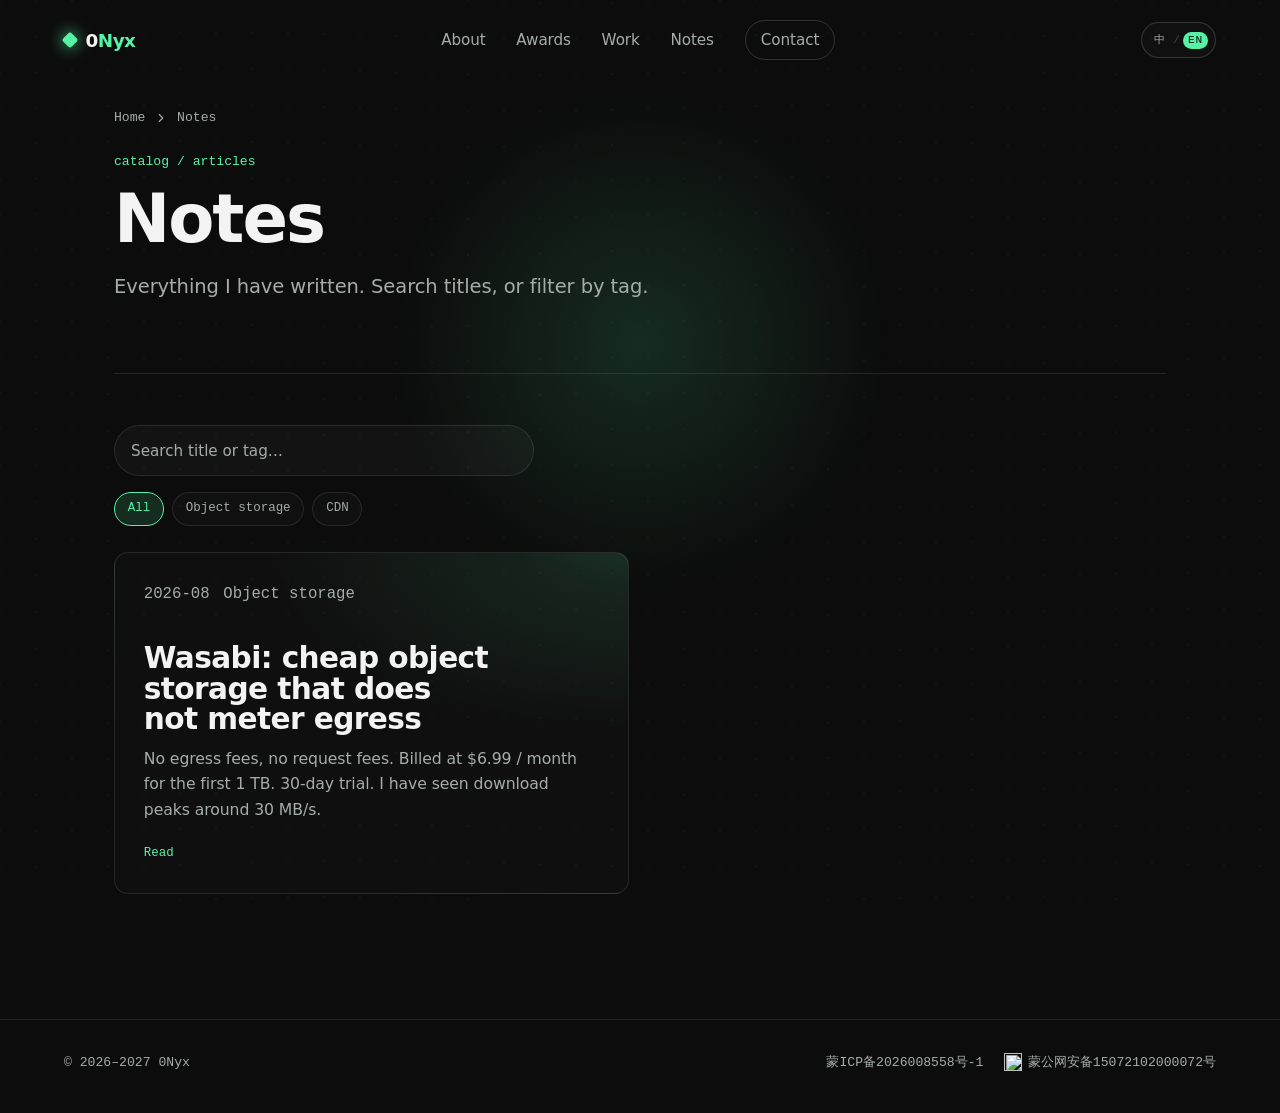
==== articles/index.html @ 9dc58398 "fix: add cache-busting version query to styles.css and script.js" ====
<!doctype html>
<html lang="zh-CN" data-i18n-title="meta.articlesTitle">
  <head>
    <meta charset="UTF-8" />
    <meta name="viewport" content="width=device-width, initial-scale=1.0" />
    <meta name="color-scheme" content="dark" />
    <meta name="theme-color" content="#0a0a0a" />
    <link rel="icon" href="/assets/favicon.png?v=2" />
    <title>文章 - 0Nyx</title>
    <meta name="description" data-i18n-content="meta.articlesDesc" content="0Nyx 的文章列表。可以按标题、标签搜索和筛选。" />
    <link rel="canonical" href="https://www.0nyx.cn/articles/" />
    <meta property="og:type" content="website" />
    <meta property="og:site_name" content="0Nyx" />
    <meta property="og:title" content="文章 - 0Nyx" />
    <meta property="og:description" content="0Nyx 的文章列表。可以按标题、标签搜索和筛选。" />
    <meta property="og:url" content="https://www.0nyx.cn/articles/" />
    <meta property="og:image" content="/assets/og.png" />
    <link rel="stylesheet" href="/styles.css?v=20261110a" />
    <link rel="stylesheet" href="/beian.css?v=20260826a" />
    <script>      document.documentElement.classList.add("js");
      (function () {
        try {
          var q = new URLSearchParams(location.search).get("lang");
          var stored = localStorage.getItem("0nyx-lang");
          var lang = q === "en" || q === "zh" ? q : stored === "en" || stored === "zh" ? stored : /^zh/i.test((navigator.languages && navigator.languages[0]) || navigator.language || "zh") ? "zh" : "en";
          if (q === "en" || q === "zh") localStorage.setItem("0nyx-lang", q);
          document.documentElement.lang = lang === "en" ? "en" : "zh-CN";
          document.documentElement.setAttribute("data-lang", lang);
          setTimeout(function () { document.documentElement.classList.add("i18n-ready"); }, 2500);
        } catch (e) {}
      })();</script>
  </head>
  <body class="page-project">
    <a class="skip-link" href="#catalog" data-i18n="skip.list">跳到列表</a>
    <div class="page-field" aria-hidden="true">
      <canvas class="page-field__canvas" id="field"></canvas>
      <div class="page-field__glow" id="glow"></div>
    </div>
    <header class="site-header" id="top">
      <a class="brand" href="/" data-i18n-aria="brand.home" aria-label="0Nyx 首页">
        <span class="brand__mark" aria-hidden="true"></span>
        <span class="brand__text">0<span class="brand__accent">Nyx</span></span>
      </a>
      <nav class="site-nav" data-i18n-aria="nav.main" aria-label="主导航">
        <a href="/#about" data-i18n="nav.about">关于</a>
        <a href="/#awards" data-i18n="nav.awards">奖项</a>
        <a href="/#work" data-i18n="nav.work">作品</a>
        <a href="/#articles" data-i18n="nav.articles">文章</a>
        <a class="site-nav__cta" href="/#contact" data-i18n="nav.contact">联系</a>
      </nav>
            <div class="header-tools">
        <button class="lang-toggle" id="langToggle" type="button" data-i18n-aria="lang.toggle" aria-label="切换为英文">
          <span class="lang-toggle__zh">中</span>
          <span class="lang-toggle__sep" aria-hidden="true">/</span>
          <span class="lang-toggle__en">EN</span>
        </button>
        <button class="nav-toggle" id="navToggle" type="button" aria-expanded="false" aria-controls="mobileNav" data-i18n-aria="nav.open" aria-label="打开导航">
        <span aria-hidden="true"></span>
        <span aria-hidden="true"></span>
      </button>
      </div>
      <nav class="mobile-nav" id="mobileNav" data-i18n-aria="nav.mobile" aria-label="移动端导航" hidden>
        <a href="/#about"><span class="mono">01</span><span data-i18n="nav.about">关于</span></a>
        <a href="/#awards"><span class="mono">02</span><span data-i18n="nav.awards">奖项</span></a>
        <a href="/#work"><span class="mono">03</span><span data-i18n="nav.work">作品</span></a>
        <a href="/#articles"><span class="mono">04</span><span data-i18n="nav.articles">文章</span></a>
        <a href="/#contact"><span class="mono">05</span><span data-i18n="nav.contact">联系</span></a>
      </nav>
    </header>
    <button class="nav-scrim" id="navScrim" type="button" data-i18n-aria="nav.scrim" aria-label="关闭导航" hidden></button>

    <main>
      <section class="section project-page" id="catalog">
        <p class="project-crumb mono">
          <a href="/" data-i18n="catalog.home">首页</a>
          <svg viewBox="0 0 24 24" aria-hidden="true"><path d="M9 6l6 6-6 6" /></svg>
          <span data-i18n="articles.pageTitle">文章</span>
        </p>
        <header class="project-hero">
          <div>
            <p class="project-kicker mono">catalog / articles</p>
            <h1 data-i18n="articles.pageTitle">文章</h1>
            <p class="project-hero__lede" data-i18n="articles.lede">写过的都在这儿。可以搜标题，也可以按标签筛。</p>
          </div>
        </header>

        <div class="catalog-toolbar">
          <label class="visually-hidden" for="catalogSearch" data-i18n="articles.search">搜索文章</label>
          <input class="catalog-search" id="catalogSearch" type="search" data-i18n-placeholder="articles.searchPh" placeholder="搜标题、标签…" autocomplete="off" />
          <div class="catalog-tags" id="catalogTags">
            <button type="button" class="is-on" data-tag="all" data-i18n="catalog.all">全部</button>
            <button type="button" data-tag="storage" data-i18n="articles.storage">对象存储</button>
            <button type="button" data-tag="cdn">CDN</button>
          </div>
        </div>
        <p class="catalog-count mono" id="catalogCount"></p>

        <ul class="articles__grid catalog-list" id="catalogList">
          <li class="article-card" data-catalog-item data-tags="storage cdn" data-search="wasabi edgeone 对象存储 流量 s3 1tb object storage egress">
            <a href="/articles/wasabi/">
              <article>
                <p class="article-card__meta mono">
                  <time datetime="2026-08">2026-08</time>
                  <span class="article-card__status" data-i18n="articles.wasabi.status">对象存储</span>
                </p>
                <h3 data-i18n="articles.wasabi.title">性价比超高的对象储存-Wasabi</h3>
                <p data-i18n="articles.wasabi.desc">流量不收费，请求也不收费，一个月最低按 1 TB 算，6.99 美元一个月。新人免费试用 30 天。实测下载速度最高能到 30 MB/s 左右。</p>
                <span class="article-card__cta mono" data-i18n="articles.read">阅读文章</span>
              </article>
            </a>
          </li>
        </ul>
        <p class="catalog-empty" id="catalogEmpty" hidden data-i18n="articles.empty">没有匹配的文章。</p>
      </section>
    </main>

    <footer class="site-footer">
      <span class="mono">© <span id="year">2026</span> 0Nyx</span>
      <nav class="site-footer__links mono" data-i18n-aria="footer.links" aria-label="站点链接">
        <a href="https://beian.miit.gov.cn/" target="_blank" rel="noopener">蒙ICP备2026008558号-1</a>
        <a class="beian-gongan" href="https://beian.mps.gov.cn/#/query/webSearch?code=15072102000072" target="_blank" rel="noopener"><img src="/assets/gongan.png" width="18" height="18" alt="" />蒙公网安备15072102000072号</a>
      </nav>
    </footer>
    <div class="toast" id="toast" role="status" aria-live="polite"></div>
    <script src="/script.js?v=20261110a"></script>
    <script src="/catalog.js"></script>
  </body>
</html>
---- styles.css ----
/* ============================================================
   0Nyx — personal homepage
   Theme: near-black surface, single luminous jade signal.
   ============================================================ */

/* ---------- Self-hosted fonts (latin subsets, variable) ---------- */

@font-face {
  font-family: "Bricolage Grotesque";
  font-style: normal;
  font-weight: 700;
  font-display: swap;
  src: url("/assets/fonts/bricolage-grotesque-latin.woff2") format("woff2");
}
@font-face {
  font-family: "Hanken Grotesk";
  font-style: normal;
  font-weight: 400;
  font-display: swap;
  src: url("/assets/fonts/hanken-grotesk-latin.woff2") format("woff2");
}
@font-face {
  font-family: "JetBrains Mono";
  font-style: normal;
  font-weight: 400;
  font-display: swap;
  src: url("/assets/fonts/jetbrains-mono-latin.woff2") format("woff2");
}
@font-face {
  font-family: "Noto Sans SC Subset";
  font-style: normal;
  font-weight: 400;
  font-display: swap;
  src: url("/assets/fonts/noto-sans-sc-page.woff2") format("woff2");
}

:root {
  /* Color — OKLCH, Committed dark strategy */
  --bg: oklch(0.155 0 0);
  --bg-2: oklch(0.125 0 0);
  --surface: oklch(0.205 0.004 160);
  --surface-2: oklch(0.245 0.006 160);
  --line: oklch(1 0 0 / 0.1);
  --line-strong: oklch(1 0 0 / 0.16);
  --ink: oklch(0.965 0 0);
  --muted: oklch(0.74 0.012 160);
  --signal: oklch(0.86 0.17 158);
  --signal-deep: oklch(0.72 0.15 160);
  --signal-soft: oklch(0.86 0.17 158 / 0.14);
  --on-signal: oklch(0.16 0.02 160);

  /* Type */
  --font-cjk: "Noto Sans SC Subset", "PingFang SC", "HarmonyOS Sans SC",
    "MiSans", "HONOR Sans CN", "Source Han Sans SC", "Microsoft YaHei";
  --font-display: "Bricolage Grotesque", var(--font-cjk), system-ui, sans-serif;
  --font-body: "Hanken Grotesk", var(--font-cjk), system-ui, -apple-system, "Segoe UI", sans-serif;
  --font-mono: "JetBrains Mono", ui-monospace, "SFMono-Regular", Menlo, var(--font-cjk), monospace;

  /* Space + shape */
  --gutter: clamp(1.25rem, 5vw, 6rem);
  --maxw: 1180px;
  --radius: 14px;
  --radius-sm: 10px;

  /* Motion */
  --ease: cubic-bezier(0.22, 1, 0.36, 1);
  --ease-out: cubic-bezier(0.16, 1, 0.3, 1);

  /* z-index scale */
  --z-canvas: 0;
  --z-base: 1;
  --z-header: 50;
  --z-toast: 80;
}

* { box-sizing: border-box; }

html {
  scroll-behavior: smooth;
  -webkit-text-size-adjust: 100%;
}

@media (prefers-reduced-motion: reduce) {
  html { scroll-behavior: auto; }
}

body {
  margin: 0;
  background: var(--bg);
  color: var(--ink);
  font-family: var(--font-body);
  font-size: clamp(1rem, 0.96rem + 0.2vw, 1.08rem);
  line-height: 1.6;
  letter-spacing: -0.005em;
  -webkit-font-smoothing: antialiased;
  text-rendering: optimizeLegibility;
  overflow-x: hidden;
  isolation: isolate;
}

/* Full-page pointer field: fixed viewport canvas, lattice in page space
   so dots scroll with the document; glow stays under the cursor. */
.page-field {
  position: fixed;
  inset: 0;
  z-index: var(--z-canvas);
  pointer-events: none;
  overflow: hidden;
}
.page-field__canvas {
  position: absolute;
  inset: 0;
  width: 100%;
  height: 100%;
  opacity: 0.9;
  display: block;
  max-width: none;
}
.page-field__glow {
  position: absolute;
  inset: 0;
  pointer-events: none;
  background: radial-gradient(
    420px circle at var(--mx, 50%) var(--my, 38%),
    var(--signal-soft),
    transparent 60%
  );
  transition: opacity 0.35s var(--ease);
}

/* Content above the field */
.site-header,
main,
.site-footer {
  position: relative;
  z-index: var(--z-base);
}

img, svg, canvas { display: block; max-width: 100%; }

a { color: inherit; text-decoration: none; }

h1, h2, h3 {
  margin: 0;
  font-family: var(--font-display);
  font-weight: 700;
  line-height: 1.04;
  letter-spacing: -0.02em;
  text-wrap: balance;
}

p { text-wrap: pretty; }

ul { margin: 0; padding: 0; list-style: none; }

.mono {
  font-family: var(--font-mono);
  font-weight: 400;
  letter-spacing: 0;
}

::selection {
  background: var(--signal);
  color: var(--on-signal);
}

:focus-visible {
  outline: 2px solid var(--signal);
  outline-offset: 3px;
  border-radius: 4px;
}

.skip-link {
  position: fixed;
  top: -120px;
  left: 1rem;
  z-index: var(--z-toast);
  background: var(--signal);
  color: var(--on-signal);
  padding: 0.6rem 1rem;
  border-radius: var(--radius-sm);
  font-family: var(--font-mono);
  font-size: 0.85rem;
  transition: top 0.25s var(--ease);
}
.skip-link:focus { top: 1rem; }

.visually-hidden {
  position: absolute;
  width: 1px;
  height: 1px;
  padding: 0;
  margin: -1px;
  overflow: hidden;
  clip: rect(0, 0, 0, 0);
  white-space: nowrap;
  border: 0;
}

/* ---------- Header ---------- */

.site-header {
  position: fixed;
  inset: 0 0 auto 0;
  z-index: var(--z-header);
  display: flex;
  align-items: center;
  justify-content: space-between;
  gap: 1rem;
  padding: clamp(0.9rem, 1.6vw, 1.4rem) var(--gutter);
  transition: background 0.4s var(--ease), border-color 0.4s var(--ease),
    backdrop-filter 0.4s var(--ease);
  border-bottom: 1px solid transparent;
}
.site-header.is-scrolled {
  background: oklch(0.155 0 0 / 0.72);
  backdrop-filter: blur(14px) saturate(1.4);
  -webkit-backdrop-filter: blur(14px) saturate(1.4);
  border-bottom-color: var(--line);
}

.brand {
  display: inline-flex;
  align-items: center;
  gap: 0.6rem;
  font-family: var(--font-display);
  font-weight: 800;
  font-size: 1.15rem;
  letter-spacing: -0.03em;
}
.brand__mark {
  width: 12px;
  height: 12px;
  border-radius: 3px;
  background: var(--signal);
  box-shadow: 0 0 16px var(--signal);
  transform: rotate(45deg);
}
.brand__accent { color: var(--signal); }

.site-nav {
  display: flex;
  align-items: center;
  gap: clamp(1rem, 2.4vw, 2.1rem);
  font-size: 0.95rem;
}
.site-nav a { color: var(--muted); position: relative; transition: color 0.25s var(--ease); }
.site-nav a:not(.site-nav__cta)::after {
  content: "";
  position: absolute;
  left: 0;
  bottom: -5px;
  width: 100%;
  height: 1px;
  background: var(--signal);
  transform: scaleX(0);
  transform-origin: left;
  transition: transform 0.35s var(--ease);
}
.site-nav a:hover { color: var(--ink); }
.site-nav a:not(.site-nav__cta):hover::after { transform: scaleX(1); }
.site-nav a.is-active:not(.site-nav__cta) { color: var(--ink); }
.site-nav a.is-active:not(.site-nav__cta)::after { transform: scaleX(1); }
.site-nav__cta.is-active { border-color: var(--signal); color: var(--signal); }
.site-nav__cta {
  color: var(--ink);
  border: 1px solid var(--line-strong);
  padding: 0.42rem 0.95rem;
  border-radius: 999px;
  transition: border-color 0.25s var(--ease), color 0.25s var(--ease), background 0.25s var(--ease);
}
.site-nav__cta:hover { border-color: var(--signal); color: var(--signal); }

.header-tools {
  display: flex;
  align-items: center;
  gap: 0.5rem;
  flex-shrink: 0;
}
.lang-toggle {
  display: inline-flex;
  align-items: center;
  gap: 0.08rem;
  height: 36px;
  padding: 0 0.42rem;
  border: 1px solid var(--line-strong);
  border-radius: 999px;
  background: oklch(1 0 0 / 0.02);
  color: var(--muted);
  font-family: var(--font-mono);
  font-size: 0.7rem;
  letter-spacing: 0.06em;
  cursor: pointer;
  transition: border-color 0.25s var(--ease), color 0.25s var(--ease);
}
.lang-toggle:hover { color: var(--ink); border-color: var(--signal); }
.lang-toggle__zh,
.lang-toggle__en {
  min-width: 1.35rem;
  padding: 0.2rem 0.34rem;
  border-radius: 999px;
  line-height: 1;
}
.lang-toggle__sep { opacity: 0.35; padding: 0 0.04rem; }
html[data-lang="zh"] .lang-toggle__zh,
html[data-lang="en"] .lang-toggle__en {
  color: var(--on-signal);
  background: var(--signal);
}
html.js[data-lang="en"]:not(.i18n-ready) body {
  visibility: hidden;
}

.nav-toggle,
.mobile-nav,
.nav-scrim {
  display: none;
}

@media (max-width: 560px) {
  body.is-nav-open { overflow: hidden; }
  .nav-scrim {
    position: fixed;
    inset: 0;
    z-index: 49;
    display: block;
    padding: 0;
    border: 0;
    background: oklch(0.08 0 0 / 0.58);
    backdrop-filter: blur(5px);
    -webkit-backdrop-filter: blur(5px);
  }
  .nav-scrim[hidden] { display: none; }
  .site-header.is-menu-open {
    background: oklch(0.155 0 0 / 0.94);
    border-bottom-color: var(--line);
    backdrop-filter: blur(18px) saturate(1.4);
    -webkit-backdrop-filter: blur(18px) saturate(1.4);
  }
  .site-nav { display: none; }
  .lang-toggle { height: 42px; }
  .nav-toggle {
    display: inline-grid;
    place-content: center;
    gap: 6px;
    width: 42px;
    height: 42px;
    padding: 0;
    border: 1px solid var(--line-strong);
    border-radius: 999px;
    background: oklch(1 0 0 / 0.02);
    color: var(--ink);
    cursor: pointer;
  }
  .nav-toggle span {
    width: 16px;
    height: 1px;
    background: currentColor;
    transition: transform 0.3s var(--ease);
  }
  .nav-toggle[aria-expanded="true"] span:first-child { transform: translateY(3.5px) rotate(45deg); }
  .nav-toggle[aria-expanded="true"] span:last-child { transform: translateY(-3.5px) rotate(-45deg); }
  .mobile-nav {
    position: fixed;
    inset: 4.8rem var(--gutter) auto;
    display: grid;
    padding: 0.45rem;
    border: 1px solid var(--line-strong);
    border-radius: var(--radius);
    background: oklch(0.19 0.006 160);
    box-shadow: 0 24px 70px -24px oklch(0 0 0 / 0.9);
  }
  .mobile-nav[hidden] { display: none; }
  .mobile-nav a {
    display: grid;
    grid-template-columns: 2.2rem 1fr;
    align-items: center;
    min-height: 48px;
    padding: 0 0.85rem;
    border-radius: var(--radius-sm);
    color: var(--muted);
  }
  .mobile-nav a + a { border-top: 1px solid var(--line); }
  .mobile-nav a span { color: var(--signal); font-size: 0.72rem; }
  .mobile-nav a:is(:hover, .is-active) {
    background: var(--signal-soft);
    color: var(--ink);
  }
}

/* ---------- Buttons ---------- */

.btn {
  --pad-y: 0.8rem;
  --pad-x: 1.3rem;
  display: inline-flex;
  align-items: center;
  gap: 0.55rem;
  padding: var(--pad-y) var(--pad-x);
  border-radius: 999px;
  font-family: var(--font-body);
  font-weight: 600;
  font-size: 0.98rem;
  letter-spacing: -0.01em;
  border: 1px solid transparent;
  cursor: pointer;
  will-change: transform;
  transition: transform 0.3s var(--ease), background 0.3s var(--ease),
    border-color 0.3s var(--ease), color 0.3s var(--ease), box-shadow 0.3s var(--ease);
}
.btn--lg { --pad-y: 1rem; --pad-x: 1.7rem; font-size: 1.05rem; }

.btn--primary {
  background: var(--signal);
  color: var(--on-signal);
  box-shadow: 0 0 0 0 var(--signal-soft);
}
.btn--primary:hover {
  background: oklch(0.9 0.17 158);
  box-shadow: 0 8px 30px -8px var(--signal);
  transform: translateY(-2px);
}
.btn--ghost {
  background: transparent;
  color: var(--ink);
  border-color: var(--line-strong);
}
.btn--ghost:hover { border-color: var(--signal); color: var(--signal); transform: translateY(-2px); }

.btn__icon {
  width: 18px;
  height: 18px;
  fill: none;
  stroke: currentColor;
  stroke-width: 2;
  stroke-linecap: round;
  stroke-linejoin: round;
  transition: transform 0.3s var(--ease);
}
.btn--primary:hover .btn__icon { transform: translateX(4px); }

/* ---------- Hero ---------- */

.hero {
  position: relative;
  min-height: 100svh;
  display: flex;
  flex-direction: column;
  justify-content: center;
  padding: 7rem var(--gutter) 0;
  overflow: visible;
  isolation: isolate;
}
/* Hero no longer owns the field; page-field covers the whole site. */

.hero__inner {
  position: relative;
  z-index: var(--z-base);
  max-width: var(--maxw);
  width: 100%;
  margin: 0 auto;
}

.hero__avatar-link {
  position: relative;
  display: inline-block;
  margin-bottom: 1.5rem;
  border-radius: 50%;
  line-height: 0;
  text-decoration: none;
  color: inherit;
  transition: transform 180ms ease, box-shadow 180ms ease, filter 180ms ease;
  box-shadow: 0 0 0 4px oklch(0.86 0.17 158 / 0.12), 0 12px 30px -12px oklch(0 0 0 / 0.7);
}
.hero__avatar-link:hover,
.hero__avatar-link:focus-visible {
  transform: translateY(-2px) scale(1.03);
  box-shadow: 0 0 0 4px oklch(0.86 0.17 158 / 0.22), 0 16px 36px -12px oklch(0 0 0 / 0.75);
  outline: none;
}
.hero__avatar-link:focus-visible {
  box-shadow:
    0 0 0 4px oklch(0.86 0.17 158 / 0.22),
    0 0 0 6px oklch(0.86 0.17 158 / 0.45),
    0 16px 36px -12px oklch(0 0 0 / 0.75);
}
.hero__avatar {
  width: 88px;
  height: 88px;
  border-radius: 50%;
  object-fit: cover;
  display: block;
  margin: 0;
  border: 1px solid var(--line-strong);
}

.hero__avatar-hint {
  position: absolute;
  right: -6px;
  bottom: -4px;
  width: 28px;
  height: 28px;
  pointer-events: none;
  transform-origin: 4px 4px;
  animation: macCursorHint 2.4s var(--ease) infinite;
  filter: drop-shadow(0 2px 4px oklch(0 0 0 / 0.45));
}
.hero__mac-cursor {
  display: block;
  width: 28px;
  height: 28px;
}
.hero__click-label {
  position: absolute;
  left: 18px;
  top: -10px;
  font-family: var(--font-mono);
  font-size: 0.62rem;
  font-weight: 500;
  letter-spacing: 0.08em;
  text-transform: lowercase;
  color: oklch(0.96 0.02 100);
  background: oklch(0.18 0.02 250 / 0.88);
  border: 1px solid oklch(1 0 0 / 0.12);
  border-radius: 999px;
  padding: 0.08rem 0.38rem;
  line-height: 1.3;
  white-space: nowrap;
  opacity: 0;
  transform: translateY(4px) scale(0.9);
  animation: clickLabelHint 2.4s var(--ease) infinite;
}
@keyframes macCursorHint {
  0%, 18% { transform: translate(8px, 10px) rotate(-8deg); }
  38% { transform: translate(1px, 2px) rotate(-2deg); }
  46% { transform: translate(1px, 3px) rotate(-2deg) scale(0.88); }
  54% { transform: translate(1px, 2px) rotate(-2deg) scale(1); }
  72%, 100% { transform: translate(8px, 10px) rotate(-8deg); }
}
@keyframes clickLabelHint {
  0%, 36% { opacity: 0; transform: translateY(4px) scale(0.9); }
  46% { opacity: 1; transform: translateY(-2px) scale(1); }
  62% { opacity: 1; transform: translateY(-2px) scale(1); }
  78%, 100% { opacity: 0; transform: translateY(-6px) scale(0.96); }
}

.hero__status {
  display: inline-flex;
  align-items: center;
  gap: 0.7rem;
  margin: 0 0 1.6rem;
  padding: 0.45rem 0.9rem;
  border: 1px solid var(--line);
  border-radius: 999px;
  background: oklch(1 0 0 / 0.02);
  font-size: 0.82rem;
  color: var(--muted);
}
.hero__status-sep { color: var(--line-strong); }
.status-dot {
  width: 8px;
  height: 8px;
  border-radius: 50%;
  background: var(--signal);
  box-shadow: 0 0 0 0 var(--signal);
  animation: pulse 2.6s var(--ease) infinite;
}
@keyframes pulse {
  0% { box-shadow: 0 0 0 0 oklch(0.86 0.17 158 / 0.5); }
  70% { box-shadow: 0 0 0 9px oklch(0.86 0.17 158 / 0); }
  100% { box-shadow: 0 0 0 0 oklch(0.86 0.17 158 / 0); }
}

.hero__title {
  font-size: clamp(3.6rem, 13vw, 6rem);
  font-weight: 800;
  letter-spacing: -0.03em;
  margin: 0 0 1.1rem;
}
.hero__title-accent { color: var(--signal); }

.hero__role {
  font-size: clamp(0.95rem, 1.4vw, 1.15rem);
  color: var(--muted);
  margin: 0 0 1.6rem;
}

.hero__lede {
  max-width: 38ch;
  font-size: clamp(1.12rem, 1rem + 0.7vw, 1.38rem);
  line-height: 1.55;
  color: var(--ink);
  margin: 0 0 2rem;
}

.hero__actions {
  display: flex;
  flex-wrap: wrap;
  gap: 0.9rem;
}

/* hero terminal art */
.hero__art {
  display: none;
  min-width: 0;
}
@media (min-width: 960px) {
  .hero__inner {
    display: grid;
    grid-template-columns: minmax(0, 1fr) minmax(0, 1fr);
    align-items: center;
    gap: clamp(2rem, 3.5vw, 4rem);
  }
  .hero__art {
    display: flex;
    justify-content: flex-end;
    animation: termFloat 8s ease-in-out infinite;
  }
}

.term {
  width: min(560px, 100%);
  border-radius: var(--radius);
  border: 1px solid var(--line-strong);
  background: linear-gradient(165deg, var(--surface-2), oklch(0.16 0 0));
  box-shadow: 0 40px 80px -40px oklch(0 0 0 / 0.85);
  overflow: hidden;
  transform-style: preserve-3d;
  transition: border-color 0.3s var(--ease);
}
.term:focus-within { border-color: oklch(0.86 0.17 158 / 0.35); }
@media (min-width: 960px) {
  .hero__art:focus-within { animation-play-state: paused; }
}
.term__bar {
  display: flex;
  align-items: center;
  gap: 6px;
  padding: 0.65rem 0.9rem;
  background: oklch(1 0 0 / 0.03);
  border-bottom: 1px solid var(--line);
}
.term__dot { width: 10px; height: 10px; border-radius: 50%; background: var(--line-strong); }
.term__title { margin-left: 0.6rem; font-size: 0.72rem; color: var(--muted); }
.term__body {
  padding: 1.3rem 1.3rem 1.5rem;
  display: flex;
  flex-direction: column;
  gap: 0.55rem;
  font-size: 0.92rem;
  line-height: 1.55;
  height: clamp(380px, 46vh, 460px);
  overflow-y: auto;
  overscroll-behavior: contain;
  cursor: text;
  scrollbar-width: thin;
  scrollbar-color: var(--line-strong) transparent;
}
.term__out {
  display: flex;
  flex-direction: column;
  gap: 0.55rem;
}
.term__line {
  margin: 0;
  color: var(--ink);
  white-space: nowrap;
  overflow: hidden;
  text-overflow: ellipsis;
}
.term__line--wrap {
  white-space: pre-wrap;
  overflow-wrap: anywhere;
  overflow: visible;
  text-overflow: clip;
}
.term__line--out { color: var(--muted); }
.term__line--err { color: oklch(0.74 0.16 25); }
.term__prompt { color: var(--signal); margin-right: 0.4rem; }
.term__ok { color: var(--signal); }
.term__link { color: var(--signal); text-decoration: underline; text-decoration-color: oklch(0.86 0.17 158 / 0.4); text-underline-offset: 2px; }
.term__link:hover { text-decoration-color: var(--signal); }
.term__form {
  display: flex;
  align-items: baseline;
  margin: 0;
  flex: none;
}
.term__input {
  flex: 1;
  min-width: 0;
  padding: 0;
  border: 0;
  outline: none;
  background: none;
  color: var(--ink);
  font: inherit;
  letter-spacing: inherit;
  caret-color: var(--signal);
}
.term__caret {
  display: inline-block;
  width: 9px;
  height: 1.05em;
  vertical-align: text-bottom;
  background: var(--signal);
  animation: caretBlink 1.1s steps(1) infinite;
}
@keyframes caretBlink { 50% { opacity: 0; } }
@keyframes termFloat {
  0%, 100% { transform: translateY(0); }
  50% { transform: translateY(-10px); }
}

.js .hero__art .term__line--boot {
  opacity: 0;
  transform: translateY(6px);
}
.js .hero__art.is-in .term__line--boot {
  animation: termLine 0.45s var(--ease-out) forwards;
  animation-delay: calc(0.2s + var(--i, 0) * 0.28s);
}
@keyframes termLine {
  to { opacity: 1; transform: none; }
}

.hero__scroll {
  position: relative;
  z-index: var(--z-base);
  display: flex;
  flex-direction: column;
  align-items: center;
  gap: 0.6rem;
  margin: 1.6rem auto 1.2rem;
  font-size: 0.72rem;
  color: var(--muted);
  letter-spacing: 0.12em;
  text-transform: uppercase;
}
.hero__scroll-line {
  width: 1px;
  height: 38px;
  background: linear-gradient(to bottom, var(--signal), transparent);
  animation: scrollLine 2.4s var(--ease) infinite;
}
@keyframes scrollLine {
  0% { transform: scaleY(0); transform-origin: top; }
  40% { transform: scaleY(1); transform-origin: top; }
  60% { transform: scaleY(1); transform-origin: bottom; }
  100% { transform: scaleY(0); transform-origin: bottom; }
}
@media (max-width: 560px) { .hero__scroll { display: none; } }

/* ---------- Sections ---------- */

.section {
  position: relative;
  z-index: var(--z-base);
  max-width: var(--maxw);
  margin: 0 auto;
  padding: clamp(4rem, 8vw, 7rem) var(--gutter);
  scroll-margin-top: 4.5rem;
}
.section__head { margin-bottom: clamp(2rem, 3.5vw, 3rem); }
.section__index {
  display: inline-block;
  font-size: 0.8rem;
  color: var(--signal);
  margin-bottom: 1rem;
  letter-spacing: 0.05em;
}
.section__title {
  font-size: clamp(2rem, 1.4rem + 2.6vw, 3.2rem);
  max-width: 18ch;
}
.work__lede {
  max-width: 42ch;
  margin: 1rem 0 0;
  color: var(--muted);
  font-size: 1.05rem;
}

/* ---------- About ---------- */

.awards { min-width: 0; }
.awards__label {
  font-size: 0.8rem;
  color: var(--muted);
  margin: 0 0 1rem;
  padding-bottom: 0.7rem;
  border-bottom: 1px solid var(--line);
  letter-spacing: 0.04em;
}
.awards__table {
  display: grid;
  grid-template-columns: 4.2rem minmax(0, 1fr) max-content;
  column-gap: 0.8rem;
  width: 100%;
  font-size: 0.95rem;
}
.awards__table thead,
.awards__table tbody,
.awards__table tr {
  display: contents;
}
.awards__table th,
.awards__table td {
  text-align: left;
  padding: 0.95rem 0;
  vertical-align: top;
  min-width: 0;
  border-bottom: 1px solid var(--line);
}
.awards__table th {
  font-family: var(--font-mono);
  font-size: 0.74rem;
  font-weight: 400;
  color: var(--muted);
  letter-spacing: 0.04em;
}
.awards__table td { color: var(--ink); }
.awards__table td:first-child { color: var(--signal); }
.awards__table th:nth-child(3),
.awards__table td:nth-child(3) {
  color: var(--muted);
  padding-right: 1.5rem;
  white-space: nowrap;
}
.awards__table tbody tr:hover td { color: var(--ink); }
.awards__slot td {
  height: 3.15rem;
  padding-top: 0;
  padding-bottom: 0;
}
.awards__slot:hover td { color: inherit; }

@media (max-width: 640px) {
  .awards__table {
    grid-template-columns: minmax(0, 1fr) max-content;
  }
  .awards__table th:first-child,
  .awards__table td:first-child { display: none; }
  .awards__table th:nth-child(3),
  .awards__table td:nth-child(3) {
    padding-right: 1rem;
    white-space: nowrap;
  }
}

/* EN mobile: long labels need wrapping columns (zh unchanged) */
@media (max-width: 640px) {
  html[lang="en"] .awards__table {
    grid-template-columns: minmax(0, 1.6fr) minmax(0, 1fr);
    column-gap: 0.75rem;
  }
  html[lang="en"] .awards__table th,
  html[lang="en"] .awards__table td {
    white-space: normal;
    overflow-wrap: break-word;
    line-height: 1.4;
  }
  html[lang="en"] .awards__table th:nth-child(3),
  html[lang="en"] .awards__table td:nth-child(3) { padding-right: 0; }
}

/* ---------- Stack marquee ---------- */

.hero .stack-marquee {
  width: 100vw;
  margin: auto calc(50% - 50vw) 0;
}
.stack-marquee {
  margin-top: clamp(2.4rem, 4vw, 3.6rem);
}
.stack-marquee__window {
  overflow: hidden;
  border-block: 1px solid var(--line);
  -webkit-mask-image: linear-gradient(90deg, transparent, black 8%, black 92%, transparent);
  mask-image: linear-gradient(90deg, transparent, black 8%, black 92%, transparent);
}
.stack-marquee__track {
  display: flex;
  width: max-content;
  animation: stack-scroll 36s linear infinite;
}
.stack-marquee:hover .stack-marquee__track {
  animation-play-state: paused;
}
.stack-marquee__list {
  display: flex;
  align-items: center;
  gap: clamp(1.8rem, 3vw, 3.2rem);
  padding: 1.5rem 1.6rem;
}
.stack-marquee__list img {
  display: block;
  width: 48px;
  height: 48px;
  object-fit: contain;
  opacity: 0.78;
  transition: opacity 0.2s var(--ease), transform 0.2s var(--ease);
}
.stack-marquee__mono {
  filter: invert(86%) sepia(6%) saturate(220%) hue-rotate(88deg) brightness(96%);
}
.stack-marquee__list li:hover img {
  opacity: 1;
  transform: translateY(-3px);
}
@keyframes stack-scroll {
  to { transform: translateX(-50%); }
}
@media (prefers-reduced-motion: reduce) {
  .stack-marquee__track { animation: none; }
  .stack-marquee__window { overflow-x: auto; }
}

.tags { display: flex; flex-wrap: wrap; gap: 0.5rem; }
.tags li {
  font-size: 0.9rem;
  color: var(--ink);
  padding: 0.4rem 0.85rem;
  border: 1px solid var(--line);
  border-radius: 999px;
  background: oklch(1 0 0 / 0.02);
  transition: border-color 0.25s var(--ease), color 0.25s var(--ease), background 0.25s var(--ease);
}
.tags li:hover { border-color: var(--signal); color: var(--signal); }

/* ---------- Work: open-source project list ---------- */

.project-list {
  display: grid;
  border-top: 1px solid var(--line);
}
.project-list > li + li {
  border-top: 1px solid var(--line);
}
.project-row {
  display: grid;
  grid-template-columns: 3.2rem 1fr auto;
  gap: 1rem 1.2rem;
  align-items: start;
  padding: 1.45rem 0.2rem 1.45rem 0;
  border-radius: var(--radius-sm);
  transition: background 0.3s var(--ease), transform 0.3s var(--ease);
}
.project-row:hover,
.project-row:focus-visible {
  background: oklch(1 0 0 / 0.025);
}
.project-row__idx {
  color: var(--signal);
  font-size: 0.82rem;
  padding-top: 0.42rem;
}
.project-row__top {
  display: flex;
  flex-wrap: wrap;
  align-items: baseline;
  gap: 0.55rem 0.9rem;
  margin-bottom: 0.45rem;
}
.project-row__top h3 {
  font-size: clamp(1.35rem, 1.15rem + 1vw, 1.85rem);
  letter-spacing: -0.02em;
}
.project-row__tag {
  color: var(--signal);
  font-size: 0.78rem;
}
.project-row p {
  margin: 0 0 0.85rem;
  color: var(--muted);
  max-width: 58ch;
}
.project-row__stack {
  display: flex;
  flex-wrap: wrap;
  gap: 0.45rem 1rem;
  font-size: 0.78rem;
  color: var(--muted);
}
.project-row__stack li { position: relative; }
.project-row__stack li:not(:last-child)::after {
  content: "/";
  position: absolute;
  right: -0.7rem;
  color: var(--line-strong);
}
.project-row__go {
  display: grid;
  place-items: center;
  width: 36px;
  height: 36px;
  margin-top: 0.15rem;
  border: 1px solid var(--line);
  border-radius: 50%;
  color: var(--muted);
  transition: border-color 0.3s var(--ease), color 0.3s var(--ease),
    background 0.3s var(--ease), transform 0.3s var(--ease);
}
.project-row__go svg {
  width: 16px;
  height: 16px;
  fill: none;
  stroke: currentColor;
  stroke-width: 2;
  stroke-linecap: round;
  stroke-linejoin: round;
}
.project-row:hover .project-row__go,
.project-row:focus-visible .project-row__go {
  border-color: var(--signal);
  color: var(--signal);
  background: var(--signal-soft);
  transform: translateX(3px);
}
.work__more {
  display: flex;
  flex-wrap: wrap;
  gap: 0.9rem 1.6rem;
  margin: 1.8rem 0 0;
  font-size: 0.88rem;
}
.work__more a {
  color: var(--muted);
  border-bottom: 1px solid var(--line-strong);
  padding-bottom: 0.12rem;
  transition: color 0.25s var(--ease), border-color 0.25s var(--ease);
}
.work__more a:hover { color: var(--signal); border-color: var(--signal); }

.catalog-toolbar {
  display: grid;
  gap: 1rem;
  margin: 0 0 1.6rem;
}
.catalog-search {
  width: min(100%, 420px);
  padding: 0.78rem 1rem;
  border: 1px solid var(--line);
  border-radius: 999px;
  background: oklch(1 0 0 / 0.03);
  color: var(--ink);
  font: inherit;
  font-size: 0.95rem;
}
.catalog-search::placeholder { color: var(--muted); }
.catalog-search:focus {
  outline: none;
  border-color: var(--signal);
}
.catalog-tags {
  display: flex;
  flex-wrap: wrap;
  gap: 0.5rem;
}
.catalog-tags button {
  font: inherit;
  font-family: var(--font-mono);
  font-size: 0.78rem;
  color: var(--muted);
  padding: 0.38rem 0.8rem;
  border: 1px solid var(--line);
  border-radius: 999px;
  background: oklch(1 0 0 / 0.02);
  cursor: pointer;
  transition: border-color 0.25s var(--ease), color 0.25s var(--ease), background 0.25s var(--ease);
}
.catalog-tags button:hover,
.catalog-tags button.is-on {
  border-color: var(--signal);
  color: var(--signal);
  background: var(--signal-soft);
}
.catalog-count {
  margin: 0 0 1rem;
  color: var(--muted);
  font-size: 0.82rem;
}
.catalog-empty {
  margin: 1.4rem 0 0;
  color: var(--muted);
}
.catalog-list .article-card {
  list-style: none;
}
.catalog-list.articles__grid {
  grid-template-columns: 1fr;
}
@media (min-width: 860px) {
  .catalog-list.articles__grid {
    grid-template-columns: 1fr 1fr;
  }
}

@media (max-width: 640px) {
  .project-row {
    grid-template-columns: 2.4rem 1fr;
    padding: 1.2rem 0;
  }
  .project-row__go { display: none; }
}

/* ---------- Project detail ---------- */

.page-project .hero { display: none; }
.project-page {
  padding-top: 6.4rem;
}
.project-crumb {
  display: inline-flex;
  align-items: center;
  gap: 0.55rem;
  margin: 0 0 1.4rem;
  color: var(--muted);
  font-size: 0.82rem;
}
.project-crumb a { color: var(--muted); transition: color 0.25s var(--ease); }
.project-crumb a:hover { color: var(--signal); }
.project-crumb svg {
  width: 14px;
  height: 14px;
  fill: none;
  stroke: currentColor;
  stroke-width: 2;
  stroke-linecap: round;
  stroke-linejoin: round;
}
.project-hero {
  display: grid;
  gap: clamp(1.6rem, 3vw, 2.6rem);
  margin-bottom: clamp(2.2rem, 4vw, 3.4rem);
  padding-bottom: clamp(2rem, 3.5vw, 2.8rem);
  border-bottom: 1px solid var(--line);
}
.project-kicker {
  color: var(--signal);
  font-size: 0.82rem;
  margin: 0 0 0.85rem;
}
.project-hero h1 {
  font-size: clamp(2.4rem, 1.6rem + 3.4vw, 4.2rem);
  letter-spacing: -0.03em;
  margin: 0 0 1rem;
}
.project-hero__lede {
  max-width: 46ch;
  color: var(--muted);
  font-size: clamp(1.05rem, 0.98rem + 0.5vw, 1.22rem);
  margin: 0 0 1.6rem;
}
.project-hero__actions {
  display: flex;
  flex-wrap: wrap;
  align-items: flex-end;
  gap: 0.8rem 1.1rem;
}
.project-hero__actions:empty { display: none; }
.project-meta {
  display: flex;
  flex-wrap: wrap;
  gap: 1.4rem 2.4rem;
  margin: 0 0 1.6rem;
}
.project-meta dt {
  font-size: 0.74rem;
  color: var(--muted);
  margin-bottom: 0.25rem;
}
.project-meta dd { margin: 0; }
.project-grid {
  display: grid;
  gap: clamp(2rem, 4vw, 3.4rem);
}
.project-copy h2 {
  font-size: clamp(1.35rem, 1.15rem + 0.8vw, 1.7rem);
  margin: 0 0 0.9rem;
}
.project-copy p {
  color: var(--muted);
  max-width: 62ch;
  margin: 0 0 1rem;
}
.project-copy a {
  color: var(--signal);
  text-decoration: underline;
  text-underline-offset: 0.18em;
  text-decoration-color: oklch(0.86 0.17 158 / 0.4);
}
.project-copy a:hover {
  text-decoration-color: currentColor;
}
.project-points {
  display: grid;
  gap: 0.85rem;
  margin: 0 0 1.4rem;
}
.project-points li {
  display: grid;
  grid-template-columns: 0.7rem 1fr;
  gap: 0.85rem;
  color: var(--muted);
  max-width: 62ch;
}
.project-points li::before {
  content: "";
  width: 7px;
  height: 7px;
  margin-top: 0.55rem;
  border-radius: 50%;
  background: var(--signal);
}
.project-art {
  display: flex;
  justify-content: center;
  align-items: center;
}
.page-project .mqlt-canvas,
.page-project .eq-canvas {
  width: min(100%, 560px);
}
.page-project .device { width: min(240px, 64vw); }

@media (min-width: 860px) {
  .project-hero {
    grid-template-columns: minmax(0, 1.15fr) minmax(0, 0.85fr);
    align-items: center;
  }
  .project-grid {
    grid-template-columns: minmax(0, 1.2fr) minmax(240px, 0.7fr);
    align-items: start;
  }
}

.project-aside {
  padding: 1.3rem 1.4rem 1.45rem;
  border: 1px solid var(--line);
  border-radius: var(--radius);
  background: oklch(1 0 0 / 0.02);
}
.project-aside h2 {
  font-size: 0.82rem;
  color: var(--muted);
  font-family: var(--font-mono);
  font-weight: 400;
  margin: 0 0 0.9rem;
}
.project-aside .tags { margin-bottom: 1.3rem; }
.project-aside a {
  display: flex;
  align-items: center;
  gap: 0.45rem;
  color: var(--signal);
  font-family: var(--font-mono);
  font-size: 0.82rem;
}
.project-aside a + a {
  margin-top: 0.65rem;
}
.project-aside a svg {
  width: 14px;
  height: 14px;
  fill: none;
  stroke: currentColor;
  stroke-width: 2;
  stroke-linecap: round;
  stroke-linejoin: round;
}
.project-aside__note {
  margin: 0;
  color: var(--muted);
  font-size: 0.9rem;
}

/* ---------- Work: album gallery ---------- */

.gallery {
  position: relative;
}
.gallery__viewport {
  display: grid;
  grid-auto-flow: column;
  grid-auto-columns: 100%;
  gap: clamp(1rem, 2.5vw, 2rem);
  overflow-x: auto;
  scroll-snap-type: x mandatory;
  overscroll-behavior-x: contain;
  -webkit-overflow-scrolling: touch;
  scrollbar-width: none;
  border-radius: var(--radius);
  outline: none;
}
.gallery__viewport::-webkit-scrollbar { display: none; }
.gallery__viewport:focus-visible {
  outline: 2px solid oklch(0.86 0.17 158 / 0.5);
  outline-offset: 4px;
}
.gallery__slide {
  scroll-snap-align: center;
  scroll-snap-stop: always;
  min-width: 0;
  display: grid;
}
.gallery__slide > .feature {
  margin-bottom: 0;
  height: 100%;
}

.gallery__controls {
  display: flex;
  align-items: center;
  justify-content: center;
  gap: 1.2rem;
  margin-top: clamp(1.2rem, 2.5vw, 1.8rem);
}
.gallery__btn {
  display: grid;
  place-items: center;
  width: 44px;
  height: 44px;
  padding: 0;
  border: 1px solid var(--line);
  border-radius: 50%;
  background: oklch(1 0 0 / 0.02);
  color: var(--ink);
  cursor: pointer;
  transition: border-color 0.3s var(--ease), background 0.3s var(--ease), opacity 0.3s var(--ease);
}
.gallery__btn svg {
  width: 18px;
  height: 18px;
  fill: none;
  stroke: currentColor;
  stroke-width: 2;
  stroke-linecap: round;
  stroke-linejoin: round;
}
.gallery__btn:hover:not(:disabled) {
  border-color: var(--signal);
  color: var(--signal);
  background: var(--signal-soft);
}
.gallery__btn:disabled {
  opacity: 0.32;
  cursor: default;
}
.gallery__dots {
  display: flex;
  align-items: center;
  gap: 0.55rem;
}
.gallery__dot {
  width: 8px;
  height: 8px;
  padding: 0;
  border: 0;
  border-radius: 999px;
  background: var(--line-strong);
  cursor: pointer;
  transition: background 0.3s var(--ease), width 0.3s var(--ease);
}
.gallery__dot:hover { background: var(--muted); }
.gallery__dot.is-active {
  width: 24px;
  background: var(--signal);
}

/* ---------- Work: featured ---------- */

.feature {
  display: grid;
  grid-template-columns: 1fr;
  gap: clamp(1.8rem, 4vw, 3rem);
  align-items: center;
  padding: clamp(1.6rem, 3vw, 2.8rem);
  border: 1px solid var(--line);
  border-radius: var(--radius);
  background:
    radial-gradient(120% 140% at 100% 0%, var(--signal-soft), transparent 55%),
    var(--surface);
  transition: border-color 0.4s var(--ease), transform 0.18s var(--ease);
  overflow: hidden;
  transform-style: preserve-3d;
}
.feature:hover { border-color: var(--line-strong); }
.feature__tag { color: var(--signal); font-size: 0.82rem; }
.feature__title {
  font-size: clamp(2.2rem, 1.6rem + 2.5vw, 3.4rem);
  margin: 0.7rem 0 1rem;
  letter-spacing: -0.03em;
}
.feature__desc { color: var(--muted); max-width: 44ch; margin: 0 0 1.4rem; }
.feature__stack {
  display: flex;
  flex-wrap: wrap;
  gap: 0.5rem 1.1rem;
  font-size: 0.82rem;
  color: var(--muted);
  margin-bottom: 1.6rem;
}
.feature__stack li { position: relative; }
.feature__stack li:not(:last-child)::after {
  content: "·";
  position: absolute;
  right: -0.7rem;
  color: var(--line-strong);
}
.feature__link {
  display: inline-flex;
  align-items: center;
  gap: 0.5rem;
  color: var(--ink);
  font-size: 0.9rem;
}
.feature__link svg { width: 16px; height: 16px; fill: none; stroke: var(--signal); stroke-width: 2; stroke-linecap: round; stroke-linejoin: round; transition: transform 0.3s var(--ease); }
.feature:hover .feature__link svg { transform: translateX(5px); }

/* device mockup as imagery */
.feature__art { display: flex; justify-content: center; }
.device {
  width: min(280px, 70vw);
  aspect-ratio: 9 / 17.5;
  border-radius: 32px;
  padding: 12px;
  background: linear-gradient(160deg, var(--surface-2), oklch(0.17 0 0));
  border: 1px solid var(--line-strong);
  box-shadow: 0 30px 60px -30px oklch(0 0 0 / 0.8);
}
.device__screen {
  height: 100%;
  border-radius: 22px;
  background: var(--bg-2);
  padding: 1.1rem 0.9rem;
  display: flex;
  flex-direction: column;
  gap: 0.7rem;
  overflow: hidden;
}
.device__bubble {
  font-size: 0.78rem;
  line-height: 1.4;
  padding: 0.6rem 0.8rem;
  border-radius: 13px;
  max-width: 88%;
}
.device__bubble--in { align-self: flex-start; background: var(--surface-2); color: var(--ink); border-bottom-left-radius: 4px; }
.device__bubble--out { align-self: flex-end; background: var(--signal); color: var(--on-signal); border-bottom-right-radius: 4px; }
.device__bubble--card {
  align-self: stretch;
  margin-top: auto;
  text-align: center;
  font-size: 0.7rem;
  color: var(--signal);
  background: var(--signal-soft);
  border: 1px dashed oklch(0.86 0.17 158 / 0.4);
}

@media (min-width: 720px) {
  .feature { grid-template-columns: 1.1fr 0.9fr; }
  .feature--reverse { grid-template-columns: 0.9fr 1.1fr; }
  .feature--reverse .feature__art { order: -1; }
}

@media (min-width: 720px) and (max-width: 959px) {
  .feature { gap: 1.5rem; }
  .device {
    width: min(240px, 100%);
    aspect-ratio: 9 / 15.5;
  }
}

.feature--reverse {
  background:
    radial-gradient(120% 140% at 0% 0%, var(--signal-soft), transparent 55%),
    var(--surface);
}

.mqlt-canvas,
.eq-canvas {
  width: min(430px, 100%);
  aspect-ratio: 19 / 12;
  border: 1px solid var(--line-strong);
  border-radius: var(--radius);
  background: var(--bg-2);
  box-shadow: 0 30px 60px -30px oklch(0 0 0 / 0.8);
  transition: filter 0.5s var(--ease-out), box-shadow 0.5s var(--ease-out);
}
.feature:hover .mqlt-canvas,
.feature:hover .eq-canvas {
  filter: saturate(1.08);
  box-shadow: 0 34px 65px -28px oklch(0 0 0 / 0.9);
}

/* mock imagery enters once the card is revealed */
.js .feature .device__bubble {
  opacity: 0;
  transform: translateY(10px) scale(0.98);
  transition: opacity 0.5s var(--ease-out), transform 0.5s var(--ease-out);
}
.js .feature.is-in .device__bubble { opacity: 1; transform: none; }
.js .feature.is-in .device__bubble--in { transition-delay: 0.35s; }
.js .feature.is-in .device__bubble--out { transition-delay: 0.85s; }
.js .feature.is-in .device__bubble--card { transition-delay: 1.3s; }

/* ---------- Work: mini cards inside gallery ---------- */

.feature__pill {
  margin-left: 0.6rem;
  padding: 0.18rem 0.5rem;
  border: 1px solid var(--line);
  border-radius: 999px;
  background: oklch(1 0 0 / 0.025);
  color: var(--project-accent, var(--signal));
  font-size: 0.68rem;
  vertical-align: 1px;
}
.feature__glyph {
  display: grid;
  place-items: center;
  width: clamp(120px, 18vw, 180px);
  aspect-ratio: 1;
  border: 1px solid var(--line-strong);
  border-radius: 28px;
  background: var(--project-soft, var(--signal-soft));
  color: var(--project-accent, var(--signal));
  font-size: clamp(2rem, 4vw, 3rem);
  box-shadow: 0 30px 60px -30px oklch(0 0 0 / 0.8);
}
.feature__glyph img {
  width: 58%;
  height: 58%;
  object-fit: contain;
}
.feature--gh { --project-accent: oklch(0.8 0.02 160); --project-soft: oklch(0.8 0.02 160 / 0.08); }
.feature--gh .feature__tag { color: var(--project-accent); }
.feature--gh:hover { border-color: var(--project-accent); }

@media (max-width: 640px) {
  .feature__glyph { border-radius: 20px; }
  .device {
    width: min(230px, 68vw);
    aspect-ratio: 9 / 14;
  }
}

/* ---------- Articles ---------- */

.articles__lede {
  max-width: 46ch;
  margin: 1rem 0 0;
  color: var(--muted);
}
.articles__grid {
  display: grid;
  gap: clamp(1rem, 2vw, 1.4rem);
}
.article-card {
  min-width: 0;
  --article-accent: var(--signal);
  --article-soft: var(--signal-soft);
}
.article-card > a {
  display: block;
  height: 100%;
  color: inherit;
}
.article-card article {
  display: flex;
  flex-direction: column;
  min-height: 100%;
  padding: clamp(1.3rem, 2.5vw, 1.8rem);
  border: 1px solid var(--line);
  border-radius: var(--radius);
  background:
    radial-gradient(120% 90% at 100% 0%, var(--article-soft), transparent 58%),
    oklch(1 0 0 / 0.015);
  transition: transform 0.35s var(--ease), border-color 0.35s var(--ease),
    background 0.35s var(--ease);
}
.article-card article:hover {
  transform: translateY(-3px);
  border-color: var(--article-accent);
  background:
    radial-gradient(120% 90% at 100% 0%, var(--article-soft), transparent 58%),
    var(--surface);
}
.article-card__meta {
  display: flex;
  flex-wrap: wrap;
  align-items: center;
  gap: 0.45rem 0.85rem;
  color: var(--article-accent);
  font-size: 0.74rem;
}
.article-card__status {
  color: var(--muted);
}
.article-card h3 {
  margin: 0.85rem 0 0.7rem;
  font-size: clamp(1.35rem, 1.1rem + 1.2vw, 1.85rem);
  letter-spacing: -0.02em;
}
.article-card p {
  margin: 0 0 1.4rem;
  color: var(--muted);
  font-size: 0.98rem;
  max-width: 58ch;
}
.article-card__cta {
  margin-top: auto;
  color: var(--article-accent);
  font-size: 0.78rem;
}
.article-card--empty article {
  min-height: 180px;
  justify-content: flex-end;
}
.article-card__bars {
  display: grid;
  gap: 0.7rem;
  margin-top: auto;
}
.article-card__bars span {
  display: block;
  height: 10px;
  border-radius: 999px;
  background: oklch(1 0 0 / 0.08);
}
.article-card__bars span:nth-child(1) { width: 72%; }
.article-card__bars span:nth-child(2) { width: 54%; }
.article-card__bars span:nth-child(3) { width: 63%; }
.article-card--lead.article-card--empty article { min-height: 100%; }
.article-card--lead .article-card__bars { margin-top: 2.4rem; gap: 0.9rem; }
.article-card--lead .article-card__bars span { height: 12px; }
.article-card:nth-child(1) { --article-accent: oklch(0.86 0.17 158); --article-soft: oklch(0.86 0.17 158 / 0.12); }
.article-card:nth-child(2) { --article-accent: oklch(0.84 0.14 115); --article-soft: oklch(0.84 0.14 115 / 0.1); }
.article-card:nth-child(3) { --article-accent: oklch(0.82 0.13 172); --article-soft: oklch(0.82 0.13 172 / 0.11); }

@media (min-width: 860px) {
  .articles__grid {
    grid-template-columns: 1.4fr 1fr;
    grid-template-rows: auto auto;
  }
  .article-card--lead {
    grid-row: 1 / span 2;
  }
  .article-card--lead article {
    min-height: 320px;
  }
}

@media (max-width: 640px) {
  .article-card article { padding: 1.15rem; }
  .article-card h3 { font-size: 1.28rem; }
  .article-card p { margin-bottom: 1rem; }
}

/* ---------- Contact ---------- */

.contact { text-align: center; }
.contact__inner { max-width: 720px; margin: 0 auto; }
.contact__title {
  font-size: clamp(2.4rem, 1.6rem + 4vw, 4.4rem);
  letter-spacing: -0.03em;
  margin-bottom: 1.4rem;
}
.contact__title span { display: block; white-space: nowrap; }
.contact__lede { color: var(--muted); font-size: 1.15rem; margin: 0 auto 2.4rem; max-width: 40ch; }
.contact__actions {
  display: flex;
  flex-wrap: wrap;
  gap: 0.9rem;
  justify-content: center;
  margin-bottom: 2.4rem;
}
.socials {
  display: flex;
  gap: 1.6rem;
  justify-content: center;
  font-size: 0.92rem;
}
.socials a { color: var(--muted); transition: color 0.25s var(--ease); position: relative; }
.socials a:hover { color: var(--signal); }
.social-btn {
  font: inherit;
  background: none;
  border: 0;
  padding: 0;
  cursor: pointer;
  color: var(--muted);
  transition: color 0.25s var(--ease);
}
.social-btn:hover { color: var(--signal); }

/* ---------- Footer ---------- */

.site-footer {
  display: flex;
  flex-wrap: wrap;
  gap: 0.6rem 1.4rem;
  align-items: center;
  justify-content: space-between;
  padding: 2rem var(--gutter) 2.6rem;
  border-top: 1px solid var(--line);
  font-size: 0.82rem;
  color: var(--muted);
}
.site-footer__dim { color: oklch(0.55 0.01 160); }
.site-footer__links { display: flex; gap: 1.3rem; }
.site-footer__links a { color: var(--muted); transition: color 0.25s var(--ease); }
.site-footer__links a:hover { color: var(--signal); }

/* ---------- Toast ---------- */

.toast {
  position: fixed;
  left: 50%;
  bottom: 2rem;
  transform: translate(-50%, 1.5rem);
  z-index: var(--z-toast);
  padding: 0.65rem 1rem;
  border-radius: 999px;
  border: 1px solid var(--line-strong);
  background: var(--surface-2);
  color: var(--signal);
  box-shadow: 0 16px 45px -18px oklch(0 0 0 / 0.9);
  font-family: var(--font-mono);
  font-size: 0.78rem;
  opacity: 0;
  pointer-events: none;
  transition: opacity 0.35s var(--ease), transform 0.35s var(--ease);
}
.toast.is-shown { opacity: 1; transform: translate(-50%, 0); }

@media (max-width: 560px) {
  .toast {
    top: 5rem;
    bottom: auto;
    max-width: calc(100vw - 2rem);
    transform: translate(-50%, -1rem);
    white-space: nowrap;
  }
  .toast.is-shown { transform: translate(-50%, 0); }
  .btn.is-copied {
    border-color: var(--signal);
    color: var(--signal);
    background: var(--signal-soft);
  }
}

@media (max-width: 360px) {
  .contact__title { font-size: clamp(2rem, 10.2vw, 2.25rem); }
}

/* ---------- Reveal (enhances visible baseline) ---------- */

.js [data-reveal] {
  opacity: 0;
  transform: translateY(16px);
  transition: opacity 0.8s var(--ease-out), transform 0.8s var(--ease-out);
}
.js [data-reveal].is-in { opacity: 1; transform: none; }

@media (prefers-reduced-motion: reduce) {
  .js [data-reveal] { opacity: 1; transform: none; transition: none; }
  .status-dot, .hero__scroll-line, .hero__avatar-hint, .hero__click-label { animation: none; }
  .btn, .project__link, .project-row, .feature, .friend-link > a, .article-card article, .tags li, .stack-marquee__list img { transition: none; }
  .stack-marquee__track { animation: none; }
  .page-field__glow { display: none; }
  .hero__art, .term__caret { animation: none; }
  .js .hero__art .term__line--boot { opacity: 1; transform: none; animation: none; }
  .js .feature .device__bubble { opacity: 1; transform: none; transition: none; }
  .mqlt-canvas { transition: none; }
}

/* gongan beian badge in site footer */
.site-footer__links {
  flex-wrap: wrap;
  align-items: center;
}
.site-footer__links a.beian-gongan {
  display: inline-flex;
  align-items: center;
  gap: 0.35rem;
  white-space: nowrap;
}
.site-footer__links a.beian-gongan img {
  display: block;
  width: 18px;
  height: 18px;
  flex-shrink: 0;
}
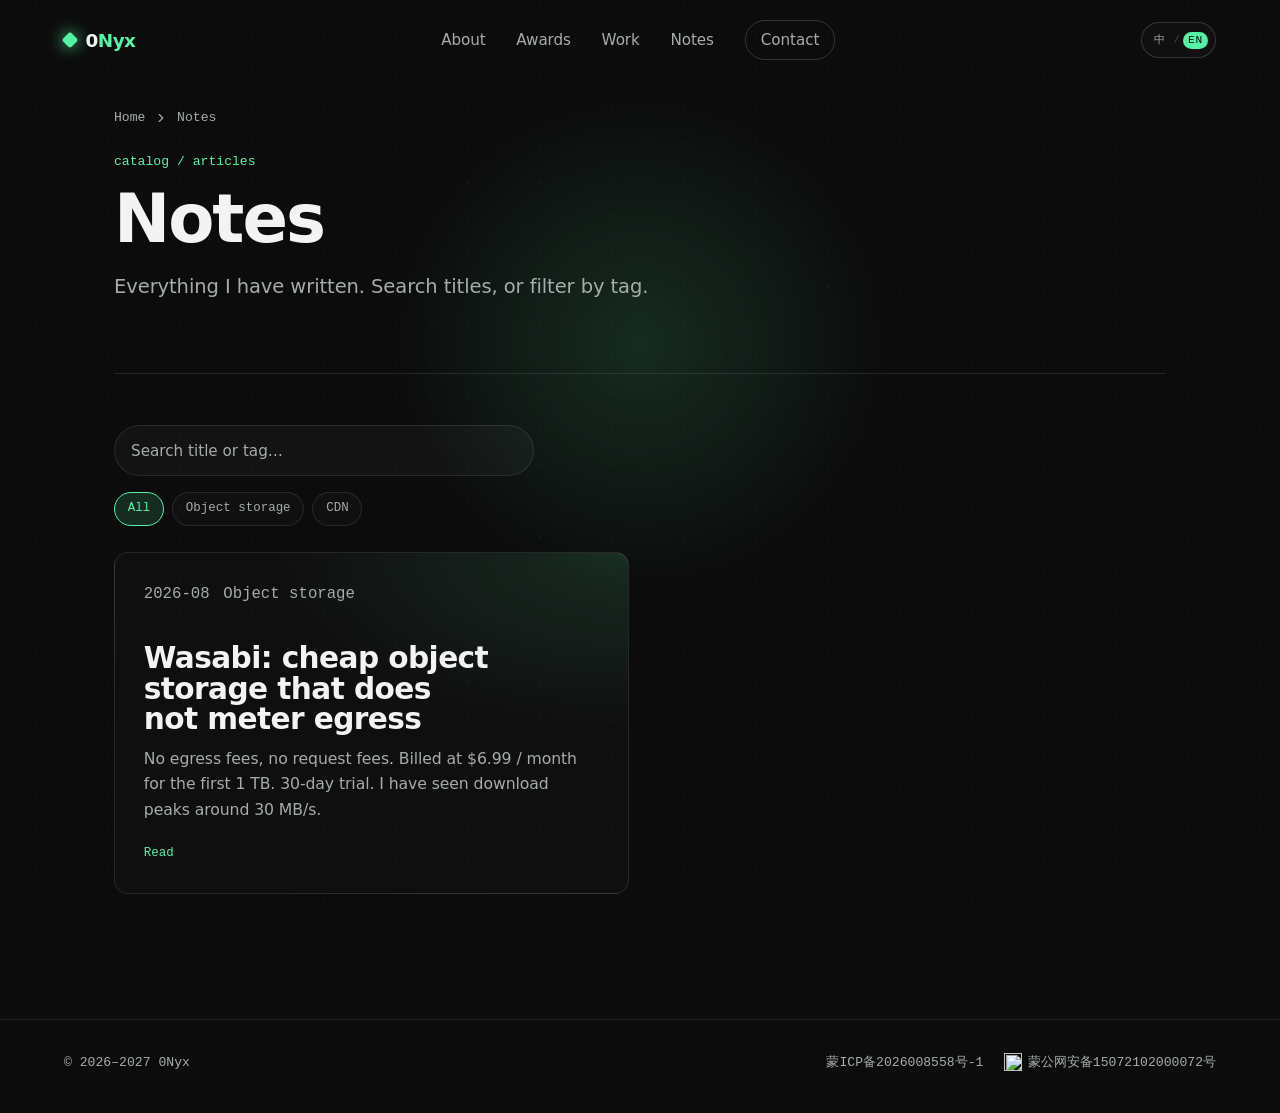
==== commit e1d580c1: "fix: bump styles.css cache version to v=20261110b across all pages" ====
--- a/articles/index.html
+++ b/articles/index.html
@@ -15,7 +15,7 @@
     <meta property="og:description" content="0Nyx 的文章列表。可以按标题、标签搜索和筛选。" />
     <meta property="og:url" content="https://www.0nyx.cn/articles/" />
     <meta property="og:image" content="/assets/og.png" />
-    <link rel="stylesheet" href="/styles.css?v=20261110a" />
+    <link rel="stylesheet" href="/styles.css?v=20261110b" />
     <link rel="stylesheet" href="/beian.css?v=20260826a" />
     <script>      document.documentElement.classList.add("js");
       (function () {
@@ -122,7 +122,7 @@
       </nav>
     </footer>
     <div class="toast" id="toast" role="status" aria-live="polite"></div>
-    <script src="/script.js?v=20261110a"></script>
+    <script src="/script.js?v=20261110b"></script>
     <script src="/catalog.js"></script>
   </body>
 </html>
